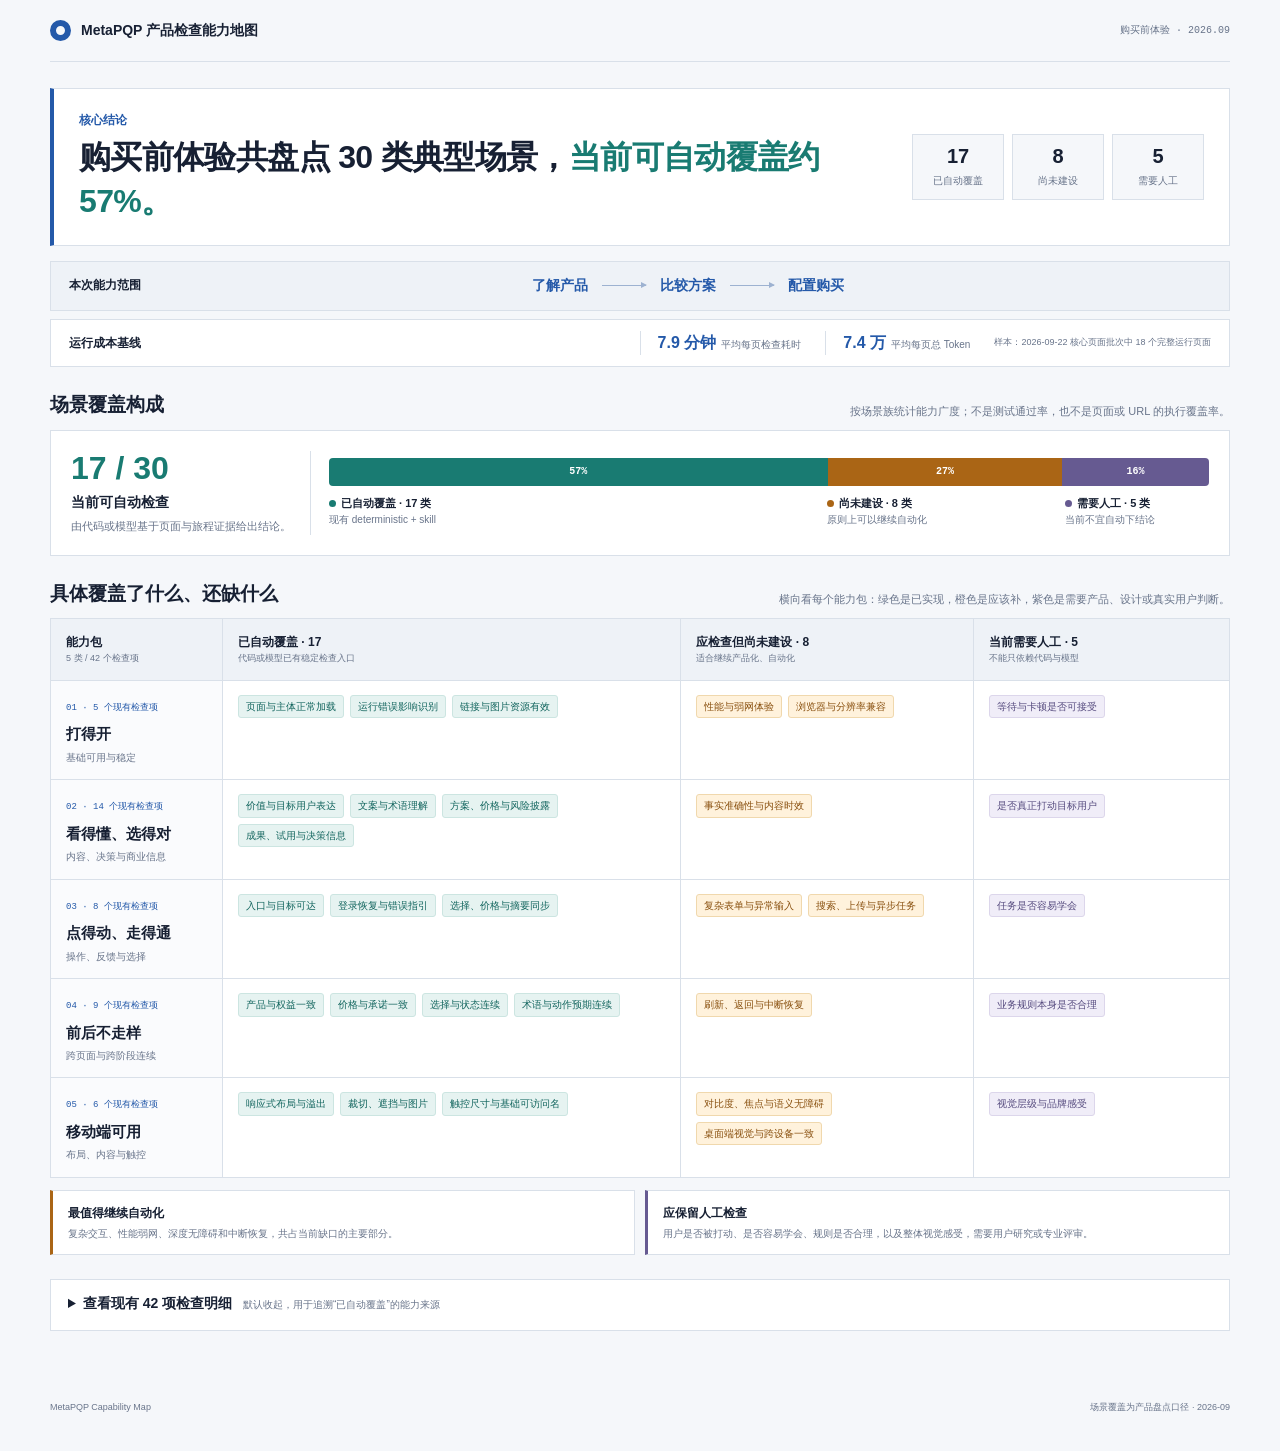
==== docs/capability-map.html @ 947d376a "代码更新" ====
<!doctype html>
<html lang="zh-CN">
<head>
  <meta charset="utf-8">
  <meta name="viewport" content="width=device-width, initial-scale=1">
  <meta name="description" content="MetaPQP 购买前体验检查能力覆盖地图。">
  <title>MetaPQP · 产品检查能力地图</title>
  <style>
    :root {
      --page: #f5f7fa;
      --surface: #ffffff;
      --ink: #172033;
      --muted: #68748a;
      --line: #d9e0e9;
      --blue: #2459a9;
      --blue-soft: #eaf1fb;
      --teal: #197b72;
      --teal-soft: #e6f3f1;
      --amber: #aa6515;
      --amber-soft: #fff2dc;
      --violet: #665a91;
      --violet-soft: #f0edf8;
      --font: "PingFang SC", "Microsoft YaHei", "Noto Sans CJK SC", sans-serif;
      --mono: "SFMono-Regular", "Cascadia Code", monospace;
    }
    * { box-sizing: border-box; }
    body { margin: 0; color: var(--ink); background: var(--page); font-family: var(--font); font-size: 14px; line-height: 1.55; }
    summary { font: inherit; }
    :focus-visible { outline: 3px solid rgba(36, 89, 169, .25); outline-offset: 3px; }
    .shell { width: min(1180px, calc(100% - 40px)); margin: 0 auto; }
    header { height: 62px; display: flex; align-items: center; justify-content: space-between; gap: 20px; border-bottom: 1px solid var(--line); }
    .brand { display: flex; align-items: center; gap: 10px; font-weight: 650; }
    .brand-mark { width: 21px; height: 21px; border: 6px solid var(--blue); border-radius: 50%; }
    .meta { color: var(--muted); font-family: var(--mono); font-size: 10px; }
    main { padding: 26px 0 50px; }

    .summary { display: grid; grid-template-columns: minmax(0, 1fr) auto; gap: 30px; align-items: center; padding: 22px 25px; background: var(--surface); border: 1px solid var(--line); border-left: 4px solid var(--blue); }
    .summary-label { margin: 0 0 5px; color: var(--blue); font-size: 12px; font-weight: 650; }
    h1 { margin: 0; font-size: clamp(23px, 2.7vw, 32px); line-height: 1.38; letter-spacing: -.02em; }
    h1 span { color: var(--teal); }
    .summary-facts { display: flex; gap: 8px; }
    .fact { min-width: 92px; padding: 9px 12px; text-align: center; background: var(--page); border: 1px solid var(--line); }
    .fact strong { display: block; font-size: 20px; line-height: 1.25; }
    .fact small { color: var(--muted); font-size: 10px; }

    .scope { margin-top: 15px; padding: 13px 18px; display: grid; grid-template-columns: auto 1fr; gap: 24px; align-items: center; background: #eef2f7; border: 1px solid var(--line); }
    .scope b { font-size: 12px; }
    .scope-flow { display: flex; align-items: center; justify-content: center; gap: 14px; color: var(--blue); font-weight: 650; }
    .scope-flow i { width: 44px; height: 1px; background: #9db2d1; position: relative; }
    .scope-flow i::after { content: ""; position: absolute; right: -1px; top: -3px; border-left: 6px solid #9db2d1; border-top: 3px solid transparent; border-bottom: 3px solid transparent; }
    .runtime-baseline { margin-top: 8px; padding: 11px 18px; display: flex; align-items: center; gap: 24px; background: var(--surface); border: 1px solid var(--line); }
    .runtime-baseline > b { flex: 1; font-size: 12px; }
    .runtime-metric { padding-left: 17px; border-left: 1px solid var(--line); white-space: nowrap; }
    .runtime-metric strong { margin-right: 5px; color: var(--blue); font-size: 16px; }
    .runtime-metric span { color: var(--muted); font-size: 10px; }
    .runtime-sample { color: var(--muted); font-size: 9px; white-space: nowrap; }

    .section { margin-top: 23px; }
    .section-heading { display: flex; justify-content: space-between; align-items: end; gap: 24px; margin-bottom: 10px; }
    h2 { margin: 0; font-size: 19px; }
    .section-heading p { max-width: 620px; margin: 0; color: var(--muted); font-size: 11px; text-align: right; }

    .coverage-overview { display: grid; grid-template-columns: 240px 1fr; gap: 18px; padding: 20px; background: var(--surface); border: 1px solid var(--line); }
    .coverage-number { padding-right: 18px; border-right: 1px solid var(--line); }
    .coverage-number strong { display: block; color: var(--teal); font-size: 32px; line-height: 1.1; }
    .coverage-number b { display: block; margin: 6px 0 4px; font-size: 14px; }
    .coverage-number p { margin: 0; color: var(--muted); font-size: 11px; }
    .coverage-graphic { align-self: center; }
    .stacked-bar { height: 28px; display: flex; overflow: hidden; border-radius: 4px; }
    .stacked-bar span { display: flex; align-items: center; justify-content: center; color: white; font-family: var(--mono); font-size: 10px; font-weight: 700; }
    .covered-bar { width: 56.67%; background: var(--teal); }
    .missing-bar { width: 26.66%; background: var(--amber); }
    .human-bar { width: 16.67%; background: var(--violet); }
    .legend { display: grid; grid-template-columns: 17fr 8fr 5fr; gap: 8px; margin-top: 9px; }
    .legend div { min-width: 0; color: var(--muted); font-size: 10px; }
    .legend b { display: block; color: var(--ink); font-size: 11px; }
    .legend i { display: inline-block; width: 7px; height: 7px; margin-right: 5px; border-radius: 50%; }
    .legend .covered-dot { background: var(--teal); }
    .legend .missing-dot { background: var(--amber); }
    .legend .human-dot { background: var(--violet); }

    .matrix { overflow: hidden; background: var(--surface); border: 1px solid var(--line); }
    .matrix-row { display: grid; grid-template-columns: 172px 1.8fr 1.15fr 1fr; border-bottom: 1px solid var(--line); }
    .matrix-row:last-child { border-bottom: 0; }
    .matrix-cell { min-width: 0; padding: 14px 15px; border-right: 1px solid var(--line); }
    .matrix-cell:last-child { border-right: 0; }
    .matrix-head .matrix-cell { min-height: 54px; display: flex; flex-direction: column; justify-content: center; background: #eef2f7; }
    .matrix-head b { font-size: 12px; }
    .matrix-head span { color: var(--muted); font-size: 9px; }
    .domain { background: #fafbfd; }
    .domain-index { color: var(--blue); font-family: var(--mono); font-size: 9px; }
    .domain h3 { margin: 6px 0 4px; font-size: 15px; }
    .domain p { margin: 0; color: var(--muted); font-size: 10px; }
    .scene-list { display: flex; flex-wrap: wrap; gap: 6px; align-content: flex-start; }
    .scene { padding: 4px 7px; border-radius: 3px; font-size: 10px; line-height: 1.35; }
    .scene.covered { color: #12655e; background: var(--teal-soft); border: 1px solid #cce5e1; }
    .scene.missing { color: #89500f; background: var(--amber-soft); border: 1px solid #f0d8ad; }
    .scene.human { color: #554a7e; background: var(--violet-soft); border: 1px solid #dcd6eb; }

    .readout { margin-top: 12px; display: grid; grid-template-columns: 1fr 1fr; gap: 10px; }
    .readout-card { padding: 13px 15px; background: var(--surface); border: 1px solid var(--line); }
    .readout-card b { display: block; margin-bottom: 3px; font-size: 12px; }
    .readout-card p { margin: 0; color: var(--muted); font-size: 10px; }
    .readout-card.build { border-left: 3px solid var(--amber); }
    .readout-card.people { border-left: 3px solid var(--violet); }

    .appendix { margin-top: 24px; background: var(--surface); border: 1px solid var(--line); }
    .appendix > summary { min-height: 50px; padding: 13px 17px; cursor: pointer; font-weight: 650; list-style-position: inside; }
    .appendix > summary span { margin-left: 7px; color: var(--muted); font-size: 10px; font-weight: 400; }
    .appendix[open] > summary { border-bottom: 1px solid var(--line); }
    .appendix-content { padding: 16px; }
    .appendix-grid { display: grid; grid-template-columns: repeat(2, minmax(0, 1fr)); gap: 10px; }
    .check-group { padding: 14px; background: var(--page); border: 1px solid var(--line); }
    .check-group h3 { margin: 0 0 8px; font-size: 13px; }
    .check-group ol { margin: 0; padding-left: 21px; color: #465268; }
    .check-group li { padding: 2px 0; font-size: 11px; }
    .check-group code { color: var(--muted); font-family: var(--mono); font-size: 8px; }
    .method { margin: 12px 0 0; color: var(--muted); font-size: 10px; }
    footer { padding: 20px 0 36px; display: flex; justify-content: space-between; gap: 20px; color: var(--muted); font-size: 9px; }

    @media (max-width: 850px) {
      .summary { grid-template-columns: 1fr; }
      .summary-facts { justify-content: flex-start; }
      .coverage-overview { grid-template-columns: 1fr; }
      .coverage-number { padding: 0 0 14px; border-right: 0; border-bottom: 1px solid var(--line); }
      .matrix { overflow-x: auto; }
      .matrix-row { min-width: 840px; }
    }
    @media (max-width: 620px) {
      .shell { width: min(100% - 24px, 1180px); }
      header { height: 56px; }
      .meta { text-align: right; }
      main { padding-top: 16px; }
      .summary { padding: 18px; gap: 16px; }
      h1 { font-size: 21px; }
      .summary-facts { display: grid; grid-template-columns: repeat(3, 1fr); }
      .fact { min-width: 0; padding-inline: 7px; }
      .scope { grid-template-columns: 1fr; gap: 8px; }
      .scope-flow { justify-content: flex-start; gap: 8px; font-size: 12px; }
      .scope-flow i { width: 18px; }
      .runtime-baseline { display: grid; grid-template-columns: 1fr 1fr; gap: 8px 0; }
      .runtime-baseline > b, .runtime-sample { grid-column: 1 / -1; }
      .runtime-metric { padding-left: 0; border-left: 0; }
      .section-heading { align-items: flex-start; flex-direction: column; gap: 3px; }
      .section-heading p { text-align: left; }
      .coverage-overview { padding: 15px; }
      .stacked-bar span { font-size: 8px; }
      .legend { grid-template-columns: 1fr; }
      .matrix { overflow: visible; background: transparent; border: 0; }
      .matrix-head { display: none; }
      .matrix-row { min-width: 0; grid-template-columns: 1fr; margin-bottom: 10px; background: var(--surface); border: 1px solid var(--line); }
      .matrix-row:last-child { border-bottom: 1px solid var(--line); }
      .matrix-cell { border-right: 0; border-bottom: 1px solid var(--line); }
      .matrix-cell:last-child { border-bottom: 0; }
      .matrix-cell.scene-list::before { flex-basis: 100%; margin-bottom: 2px; font-size: 10px; font-weight: 650; }
      .matrix-cell:nth-child(2)::before { content: "已自动覆盖"; color: var(--teal); }
      .matrix-cell:nth-child(3)::before { content: "应检查但尚未建设"; color: var(--amber); }
      .matrix-cell:nth-child(4)::before { content: "当前需要人工"; color: var(--violet); }
      .readout { grid-template-columns: 1fr; }
      .appendix-grid { grid-template-columns: 1fr; }
      footer { flex-direction: column; }
    }
    @media print {
      body { background: white; }
      .appendix { display: none; }
      main { padding-top: 12px; }
      .section { break-inside: avoid; }
    }
  </style>
</head>
<body>
  <header class="shell">
    <div class="brand"><span class="brand-mark" aria-hidden="true"></span>MetaPQP 产品检查能力地图</div>
    <div class="meta">购买前体验 · 2026.09</div>
  </header>

  <main class="shell">
    <section class="summary" aria-labelledby="page-title">
      <div>
        <p class="summary-label">核心结论</p>
        <h1 id="page-title">购买前体验共盘点 30 类典型场景，<span>当前可自动覆盖约 57%。</span></h1>
      </div>
      <div class="summary-facts" aria-label="覆盖概览">
        <div class="fact"><strong>17</strong><small>已自动覆盖</small></div>
        <div class="fact"><strong>8</strong><small>尚未建设</small></div>
        <div class="fact"><strong>5</strong><small>需要人工</small></div>
      </div>
    </section>

    <div class="scope" aria-label="本地图覆盖范围">
      <b>本次能力范围</b>
      <div class="scope-flow"><span>了解产品</span><i aria-hidden="true"></i><span>比较方案</span><i aria-hidden="true"></i><span>配置购买</span></div>
    </div>
    <div class="runtime-baseline" aria-label="页面检查平均运行成本">
      <b>运行成本基线</b>
      <div class="runtime-metric"><strong>7.9 分钟</strong><span>平均每页检查耗时</span></div>
      <div class="runtime-metric"><strong>7.4 万</strong><span>平均每页总 Token</span></div>
      <div class="runtime-sample">样本：2026-09-22 核心页面批次中 18 个完整运行页面</div>
    </div>

    <section class="section" aria-labelledby="overview-title">
      <div class="section-heading">
        <h2 id="overview-title">场景覆盖构成</h2>
        <p>按场景族统计能力广度；不是测试通过率，也不是页面或 URL 的执行覆盖率。</p>
      </div>
      <div class="coverage-overview">
        <div class="coverage-number"><strong>17 / 30</strong><b>当前可自动检查</b><p>由代码或模型基于页面与旅程证据给出结论。</p></div>
        <div class="coverage-graphic">
          <div class="stacked-bar" aria-label="已覆盖 57%，尚未建设 27%，需要人工 16%"><span class="covered-bar">57%</span><span class="missing-bar">27%</span><span class="human-bar">16%</span></div>
          <div class="legend">
            <div><b><i class="covered-dot"></i>已自动覆盖 · 17 类</b>现有 deterministic + skill</div>
            <div><b><i class="missing-dot"></i>尚未建设 · 8 类</b>原则上可以继续自动化</div>
            <div><b><i class="human-dot"></i>需要人工 · 5 类</b>当前不宜自动下结论</div>
          </div>
        </div>
      </div>
    </section>

    <section class="section" aria-labelledby="matrix-title">
      <div class="section-heading">
        <h2 id="matrix-title">具体覆盖了什么、还缺什么</h2>
        <p>横向看每个能力包：绿色是已实现，橙色是应该补，紫色是需要产品、设计或真实用户判断。</p>
      </div>
      <div class="matrix" role="table" aria-label="购买前体验能力覆盖矩阵">
        <div class="matrix-row matrix-head" role="row">
          <div class="matrix-cell" role="columnheader"><b>能力包</b><span>5 类 / 42 个检查项</span></div>
          <div class="matrix-cell" role="columnheader"><b>已自动覆盖 · 17</b><span>代码或模型已有稳定检查入口</span></div>
          <div class="matrix-cell" role="columnheader"><b>应检查但尚未建设 · 8</b><span>适合继续产品化、自动化</span></div>
          <div class="matrix-cell" role="columnheader"><b>当前需要人工 · 5</b><span>不能只依赖代码与模型</span></div>
        </div>
        <div class="matrix-row" role="row">
          <div class="matrix-cell domain" role="rowheader"><span class="domain-index">01 · 5 个现有检查项</span><h3>打得开</h3><p>基础可用与稳定</p></div>
          <div class="matrix-cell scene-list"><span class="scene covered">页面与主体正常加载</span><span class="scene covered">运行错误影响识别</span><span class="scene covered">链接与图片资源有效</span></div>
          <div class="matrix-cell scene-list"><span class="scene missing">性能与弱网体验</span><span class="scene missing">浏览器与分辨率兼容</span></div>
          <div class="matrix-cell scene-list"><span class="scene human">等待与卡顿是否可接受</span></div>
        </div>
        <div class="matrix-row" role="row">
          <div class="matrix-cell domain" role="rowheader"><span class="domain-index">02 · 14 个现有检查项</span><h3>看得懂、选得对</h3><p>内容、决策与商业信息</p></div>
          <div class="matrix-cell scene-list"><span class="scene covered">价值与目标用户表达</span><span class="scene covered">文案与术语理解</span><span class="scene covered">方案、价格与风险披露</span><span class="scene covered">成果、试用与决策信息</span></div>
          <div class="matrix-cell scene-list"><span class="scene missing">事实准确性与内容时效</span></div>
          <div class="matrix-cell scene-list"><span class="scene human">是否真正打动目标用户</span></div>
        </div>
        <div class="matrix-row" role="row">
          <div class="matrix-cell domain" role="rowheader"><span class="domain-index">03 · 8 个现有检查项</span><h3>点得动、走得通</h3><p>操作、反馈与选择</p></div>
          <div class="matrix-cell scene-list"><span class="scene covered">入口与目标可达</span><span class="scene covered">登录恢复与错误指引</span><span class="scene covered">选择、价格与摘要同步</span></div>
          <div class="matrix-cell scene-list"><span class="scene missing">复杂表单与异常输入</span><span class="scene missing">搜索、上传与异步任务</span></div>
          <div class="matrix-cell scene-list"><span class="scene human">任务是否容易学会</span></div>
        </div>
        <div class="matrix-row" role="row">
          <div class="matrix-cell domain" role="rowheader"><span class="domain-index">04 · 9 个现有检查项</span><h3>前后不走样</h3><p>跨页面与跨阶段连续</p></div>
          <div class="matrix-cell scene-list"><span class="scene covered">产品与权益一致</span><span class="scene covered">价格与承诺一致</span><span class="scene covered">选择与状态连续</span><span class="scene covered">术语与动作预期连续</span></div>
          <div class="matrix-cell scene-list"><span class="scene missing">刷新、返回与中断恢复</span></div>
          <div class="matrix-cell scene-list"><span class="scene human">业务规则本身是否合理</span></div>
        </div>
        <div class="matrix-row" role="row">
          <div class="matrix-cell domain" role="rowheader"><span class="domain-index">05 · 6 个现有检查项</span><h3>移动端可用</h3><p>布局、内容与触控</p></div>
          <div class="matrix-cell scene-list"><span class="scene covered">响应式布局与溢出</span><span class="scene covered">裁切、遮挡与图片</span><span class="scene covered">触控尺寸与基础可访问名</span></div>
          <div class="matrix-cell scene-list"><span class="scene missing">对比度、焦点与语义无障碍</span><span class="scene missing">桌面端视觉与跨设备一致</span></div>
          <div class="matrix-cell scene-list"><span class="scene human">视觉层级与品牌感受</span></div>
        </div>
      </div>
      <div class="readout">
        <div class="readout-card build"><b>最值得继续自动化</b><p>复杂交互、性能弱网、深度无障碍和中断恢复，共占当前缺口的主要部分。</p></div>
        <div class="readout-card people"><b>应保留人工检查</b><p>用户是否被打动、是否容易学会、规则是否合理，以及整体视觉感受，需要用户研究或专业评审。</p></div>
      </div>
    </section>

    <details class="appendix">
      <summary>查看现有 42 项检查明细 <span>默认收起，用于追溯“已自动覆盖”的能力来源</span></summary>
      <div class="appendix-content">
        <div class="appendix-grid">
          <section class="check-group"><h3>打得开 · 5 项</h3><ol>
            <li>页面应正常加载 <code>page-load</code></li><li>页面不应出现影响核心功能的运行错误 <code>runtime-errors</code></li><li>页面可见链接不应确认失效 <code>broken-links</code></li><li>可见产品图像不应加载失败 <code>visible-image-load-failure</code></li><li>页面应具有描述主题的 Title <code>document-structure</code></li>
          </ol></section>
          <section class="check-group"><h3>看得懂、选得对 · 14 项</h3><ol>
            <li>页面文案不应包含明确错别字或语病 <code>copy-quality</code></li><li>专业术语和计费名词应清晰可理解 <code>terminology-clarity</code></li><li>页面内部产品规则和承诺应保持一致 <code>content-internal-consistency</code></li><li>浏览器页面标题应与当前页面主题一致 <code>page-title-identity-consistency</code></li><li>产品价值应清晰可理解 <code>product-value-clarity</code></li><li>CTA 应明确表达动作和结果 <code>cta-clarity</code></li><li>最终成果是否在决策前可见 <code>reference-outcome-visibility</code></li><li>核心价值是否可先体验 <code>reference-zero-cost-access</code></li><li>方案选择是否清晰 <code>reference-option-discernibility</code></li><li>关键决策信息是否在选择前说清 <code>reference-decision-information-proximity</code></li><li>价格、周期和资源量应能被独立核对 <code>pricing-transparency</code></li><li>配置费用应符合明示计价规则 <code>price-calculation-consistency</code></li><li>购买页应清楚披露订阅与退订风险 <code>commitment-risk-timing</code></li><li>承诺与限制是否提前说明 <code>reference-commitment-boundary</code></li>
          </ol></section>
          <section class="check-group"><h3>点得动、走得通 · 8 项</h3><ol>
            <li>点击后应到达可用目标 <code>journey-transition-reachability</code></li><li>登录后应恢复到预期业务入口 <code>entry-and-resume-continuity</code></li><li>跳转前后产品上下文应保持连续 <code>transaction-context-continuity</code></li><li>点击后应提供可观察的反馈 <code>interaction-feedback-visibility</code></li><li>错误页是否提供恢复指引 <code>interaction-failure-guidance</code></li><li>点击结果应符合用户预期 <code>transition-intent-result-consistency</code></li><li>购买配置选择应与订单摘要同步 <code>purchase-selection-state-consistency</code></li><li>用户选择是否连续保留 <code>reference-state-continuity</code></li>
          </ol></section>
          <section class="check-group"><h3>前后不走样 · 9 项</h3><ol>
            <li>跨阶段产品身份与定位一致性</li><li>跨阶段决策引导连续性</li><li>跨阶段商业条件一致性</li><li>跨阶段可选内容、规格与权益一致性</li><li>跨阶段操作预期与落地内容连续性</li><li>跨阶段术语与概念连续性</li><li>跨阶段默认项与用户选择状态连续性</li><li>跨阶段产品或资源状态一致性</li><li>跨阶段持续承诺、变更与退出规则一致性</li>
          </ol></section>
          <section class="check-group"><h3>移动端可用 · 6 项</h3><ol>
            <li>可点击图片控件应具有可访问名称 <code>image-alt</code></li><li>移动端页面不应出现意外横向溢出 <code>mobile-horizontal-overflow</code></li><li>移动端关键控件应具备足够触控区域 <code>mobile-tap-target-size</code></li><li>移动端页面不应出现明显响应式破版 <code>responsive-visual-integrity</code></li><li>移动端关键文本不应被异常裁切 <code>text-clipping-and-truncation</code></li><li>移动端关键内容不应被意外遮挡 <code>visible-content-occlusion</code></li>
          </ol></section>
        </div>
        <p class="method">统计口径：30 类“场景族”是对购买前体验应检查问题的产品化归纳；42 项是当前工程中已登记的具体检查规则。两者不是同一粒度。</p>
      </div>
    </details>
  </main>

  <footer class="shell"><span>MetaPQP Capability Map</span><span>场景覆盖为产品盘点口径 · 2026-09</span></footer>
</body>
</html>
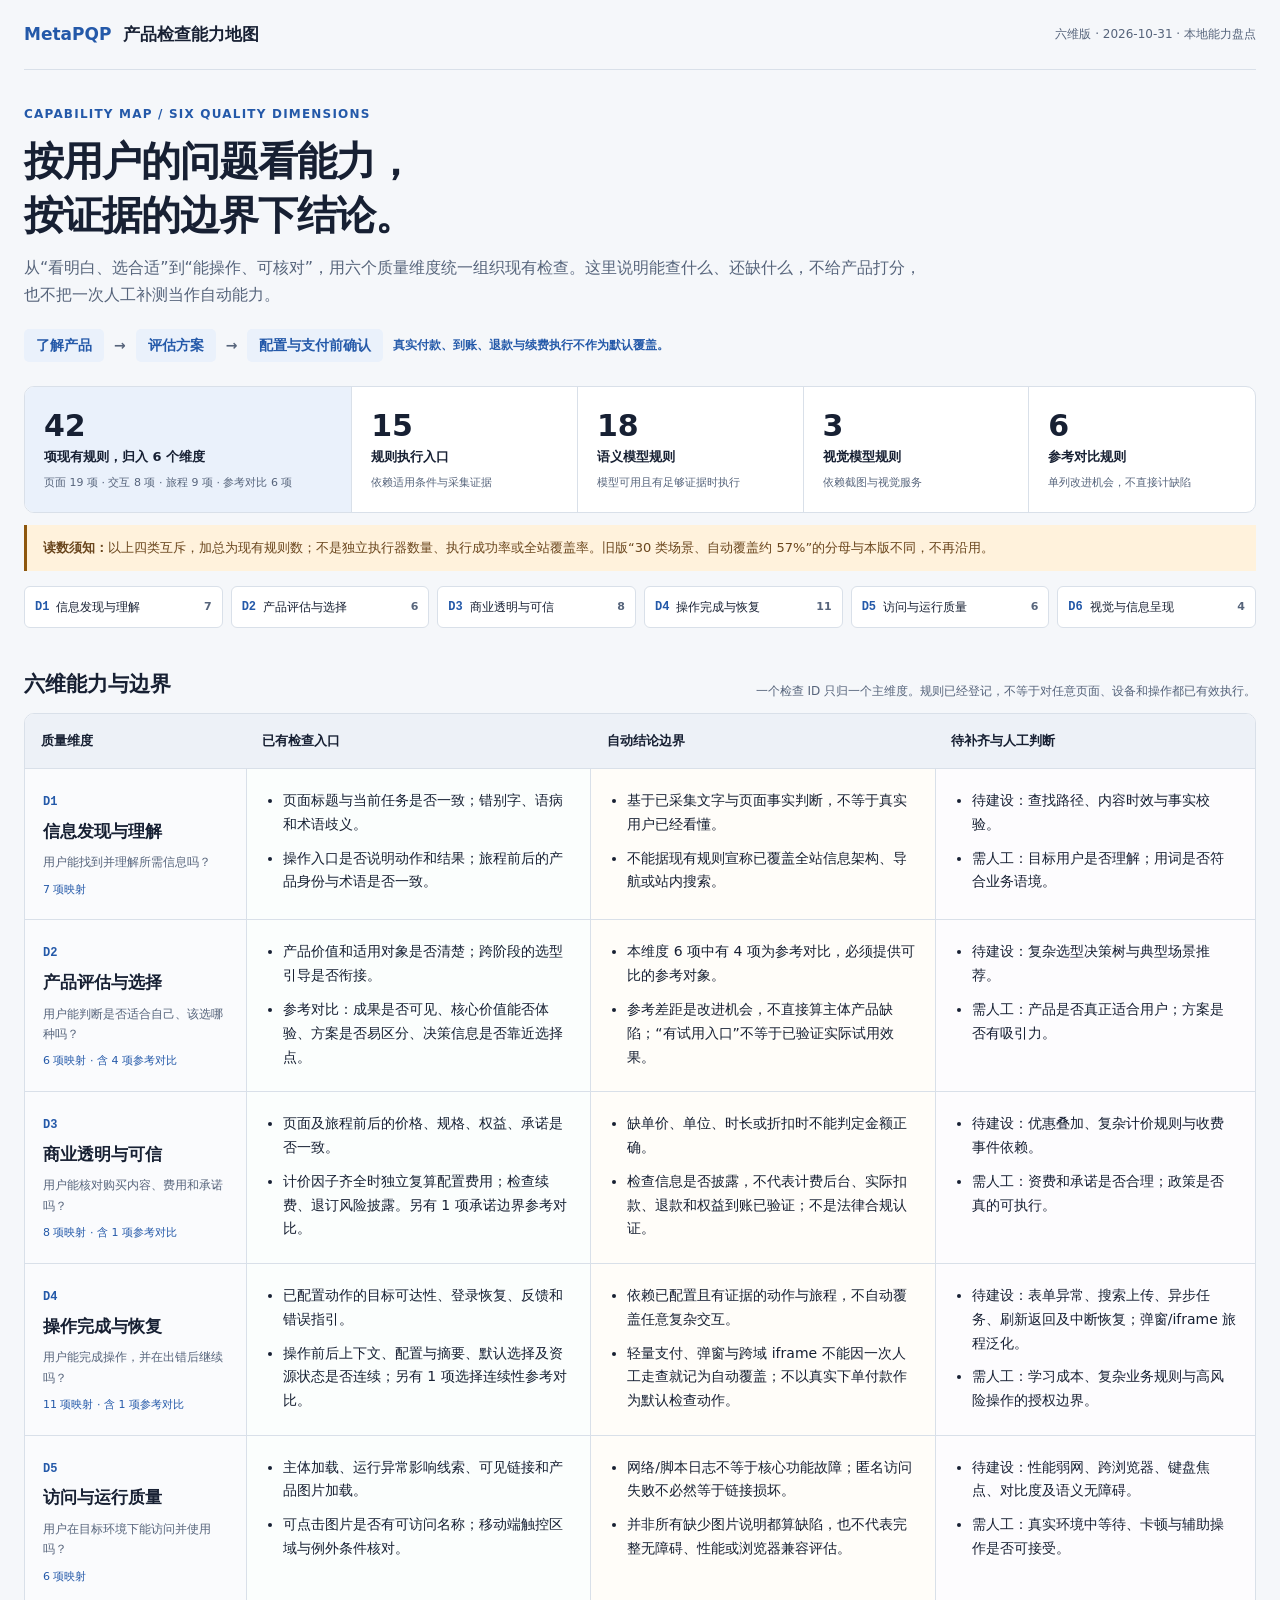
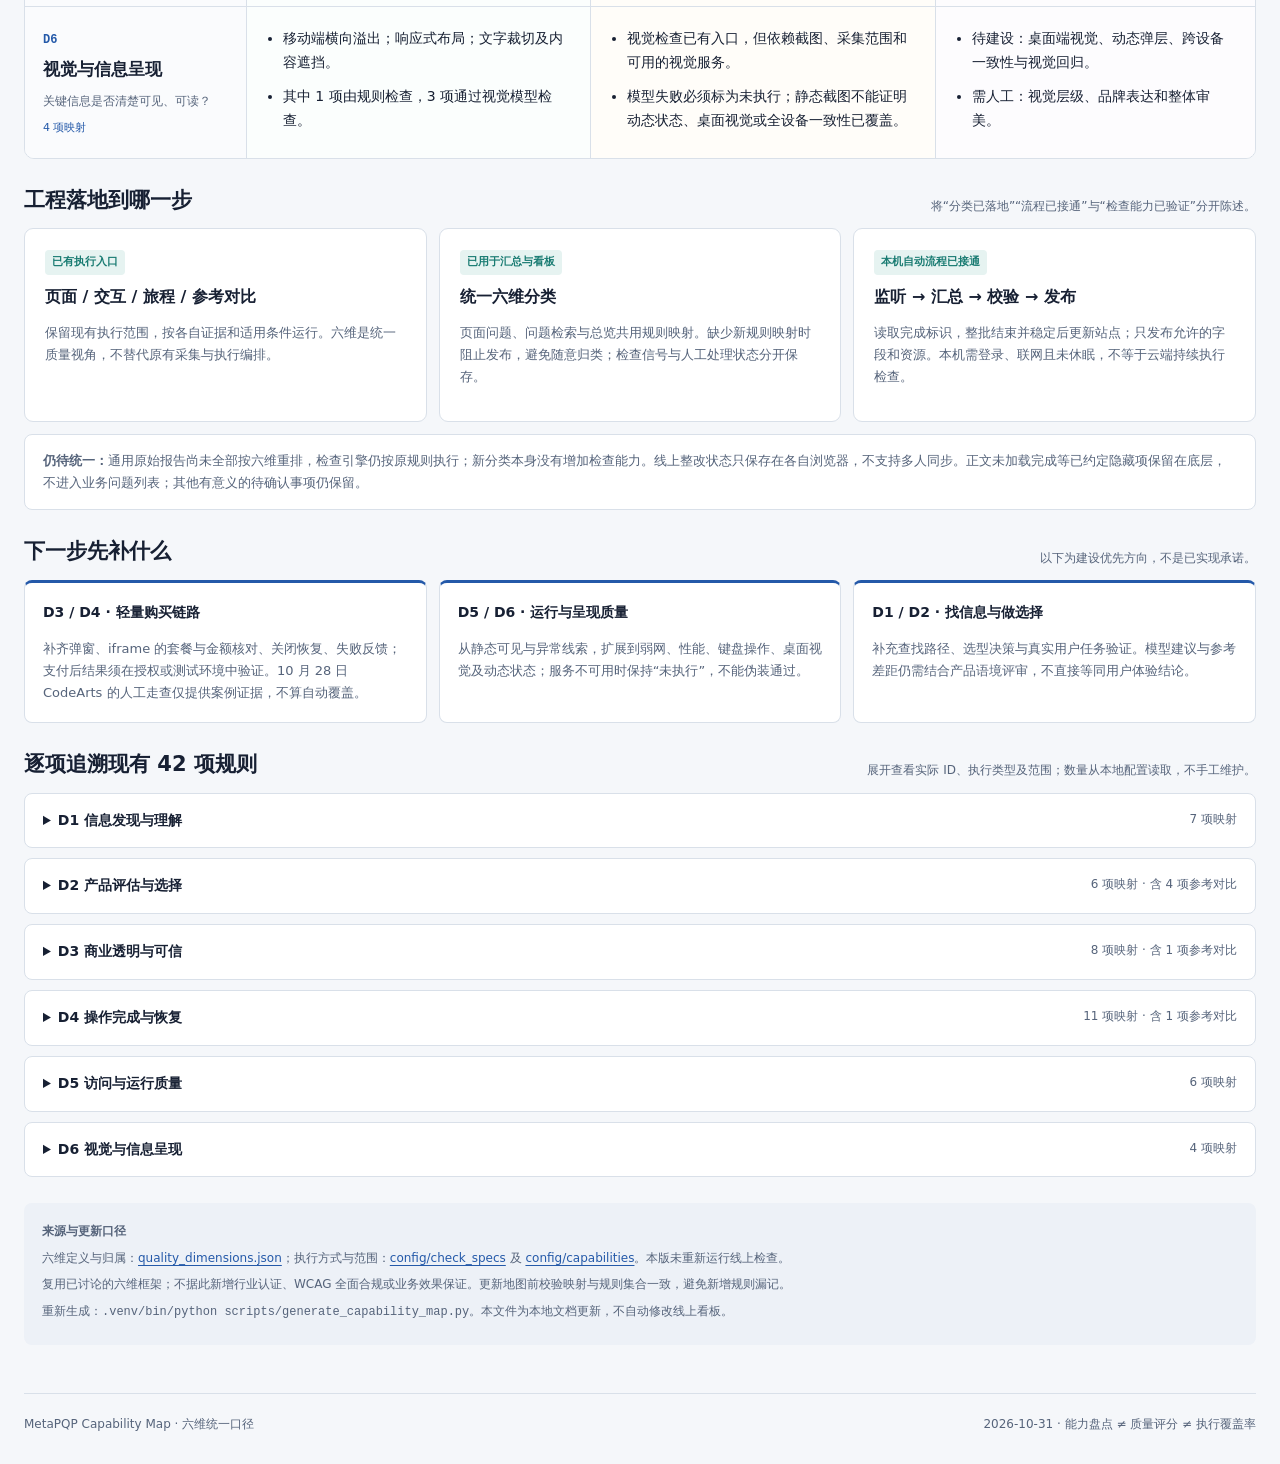
==== commit 18920200: "Refresh capability map across six quality dimensions" ====
--- a/docs/capability-map.html
+++ b/docs/capability-map.html
@@ -1,295 +1,50 @@
 <!doctype html>
 <html lang="zh-CN">
 <head>
-  <meta charset="utf-8">
-  <meta name="viewport" content="width=device-width, initial-scale=1">
-  <meta name="description" content="MetaPQP 购买前体验检查能力覆盖地图。">
-  <title>MetaPQP · 产品检查能力地图</title>
-  <style>
-    :root {
-      --page: #f5f7fa;
-      --surface: #ffffff;
-      --ink: #172033;
-      --muted: #68748a;
-      --line: #d9e0e9;
-      --blue: #2459a9;
-      --blue-soft: #eaf1fb;
-      --teal: #197b72;
-      --teal-soft: #e6f3f1;
-      --amber: #aa6515;
-      --amber-soft: #fff2dc;
-      --violet: #665a91;
-      --violet-soft: #f0edf8;
-      --font: "PingFang SC", "Microsoft YaHei", "Noto Sans CJK SC", sans-serif;
-      --mono: "SFMono-Regular", "Cascadia Code", monospace;
-    }
-    * { box-sizing: border-box; }
-    body { margin: 0; color: var(--ink); background: var(--page); font-family: var(--font); font-size: 14px; line-height: 1.55; }
-    summary { font: inherit; }
-    :focus-visible { outline: 3px solid rgba(36, 89, 169, .25); outline-offset: 3px; }
-    .shell { width: min(1180px, calc(100% - 40px)); margin: 0 auto; }
-    header { height: 62px; display: flex; align-items: center; justify-content: space-between; gap: 20px; border-bottom: 1px solid var(--line); }
-    .brand { display: flex; align-items: center; gap: 10px; font-weight: 650; }
-    .brand-mark { width: 21px; height: 21px; border: 6px solid var(--blue); border-radius: 50%; }
-    .meta { color: var(--muted); font-family: var(--mono); font-size: 10px; }
-    main { padding: 26px 0 50px; }
-
-    .summary { display: grid; grid-template-columns: minmax(0, 1fr) auto; gap: 30px; align-items: center; padding: 22px 25px; background: var(--surface); border: 1px solid var(--line); border-left: 4px solid var(--blue); }
-    .summary-label { margin: 0 0 5px; color: var(--blue); font-size: 12px; font-weight: 650; }
-    h1 { margin: 0; font-size: clamp(23px, 2.7vw, 32px); line-height: 1.38; letter-spacing: -.02em; }
-    h1 span { color: var(--teal); }
-    .summary-facts { display: flex; gap: 8px; }
-    .fact { min-width: 92px; padding: 9px 12px; text-align: center; background: var(--page); border: 1px solid var(--line); }
-    .fact strong { display: block; font-size: 20px; line-height: 1.25; }
-    .fact small { color: var(--muted); font-size: 10px; }
-
-    .scope { margin-top: 15px; padding: 13px 18px; display: grid; grid-template-columns: auto 1fr; gap: 24px; align-items: center; background: #eef2f7; border: 1px solid var(--line); }
-    .scope b { font-size: 12px; }
-    .scope-flow { display: flex; align-items: center; justify-content: center; gap: 14px; color: var(--blue); font-weight: 650; }
-    .scope-flow i { width: 44px; height: 1px; background: #9db2d1; position: relative; }
-    .scope-flow i::after { content: ""; position: absolute; right: -1px; top: -3px; border-left: 6px solid #9db2d1; border-top: 3px solid transparent; border-bottom: 3px solid transparent; }
-    .runtime-baseline { margin-top: 8px; padding: 11px 18px; display: flex; align-items: center; gap: 24px; background: var(--surface); border: 1px solid var(--line); }
-    .runtime-baseline > b { flex: 1; font-size: 12px; }
-    .runtime-metric { padding-left: 17px; border-left: 1px solid var(--line); white-space: nowrap; }
-    .runtime-metric strong { margin-right: 5px; color: var(--blue); font-size: 16px; }
-    .runtime-metric span { color: var(--muted); font-size: 10px; }
-    .runtime-sample { color: var(--muted); font-size: 9px; white-space: nowrap; }
-
-    .section { margin-top: 23px; }
-    .section-heading { display: flex; justify-content: space-between; align-items: end; gap: 24px; margin-bottom: 10px; }
-    h2 { margin: 0; font-size: 19px; }
-    .section-heading p { max-width: 620px; margin: 0; color: var(--muted); font-size: 11px; text-align: right; }
-
-    .coverage-overview { display: grid; grid-template-columns: 240px 1fr; gap: 18px; padding: 20px; background: var(--surface); border: 1px solid var(--line); }
-    .coverage-number { padding-right: 18px; border-right: 1px solid var(--line); }
-    .coverage-number strong { display: block; color: var(--teal); font-size: 32px; line-height: 1.1; }
-    .coverage-number b { display: block; margin: 6px 0 4px; font-size: 14px; }
-    .coverage-number p { margin: 0; color: var(--muted); font-size: 11px; }
-    .coverage-graphic { align-self: center; }
-    .stacked-bar { height: 28px; display: flex; overflow: hidden; border-radius: 4px; }
-    .stacked-bar span { display: flex; align-items: center; justify-content: center; color: white; font-family: var(--mono); font-size: 10px; font-weight: 700; }
-    .covered-bar { width: 56.67%; background: var(--teal); }
-    .missing-bar { width: 26.66%; background: var(--amber); }
-    .human-bar { width: 16.67%; background: var(--violet); }
-    .legend { display: grid; grid-template-columns: 17fr 8fr 5fr; gap: 8px; margin-top: 9px; }
-    .legend div { min-width: 0; color: var(--muted); font-size: 10px; }
-    .legend b { display: block; color: var(--ink); font-size: 11px; }
-    .legend i { display: inline-block; width: 7px; height: 7px; margin-right: 5px; border-radius: 50%; }
-    .legend .covered-dot { background: var(--teal); }
-    .legend .missing-dot { background: var(--amber); }
-    .legend .human-dot { background: var(--violet); }
-
-    .matrix { overflow: hidden; background: var(--surface); border: 1px solid var(--line); }
-    .matrix-row { display: grid; grid-template-columns: 172px 1.8fr 1.15fr 1fr; border-bottom: 1px solid var(--line); }
-    .matrix-row:last-child { border-bottom: 0; }
-    .matrix-cell { min-width: 0; padding: 14px 15px; border-right: 1px solid var(--line); }
-    .matrix-cell:last-child { border-right: 0; }
-    .matrix-head .matrix-cell { min-height: 54px; display: flex; flex-direction: column; justify-content: center; background: #eef2f7; }
-    .matrix-head b { font-size: 12px; }
-    .matrix-head span { color: var(--muted); font-size: 9px; }
-    .domain { background: #fafbfd; }
-    .domain-index { color: var(--blue); font-family: var(--mono); font-size: 9px; }
-    .domain h3 { margin: 6px 0 4px; font-size: 15px; }
-    .domain p { margin: 0; color: var(--muted); font-size: 10px; }
-    .scene-list { display: flex; flex-wrap: wrap; gap: 6px; align-content: flex-start; }
-    .scene { padding: 4px 7px; border-radius: 3px; font-size: 10px; line-height: 1.35; }
-    .scene.covered { color: #12655e; background: var(--teal-soft); border: 1px solid #cce5e1; }
-    .scene.missing { color: #89500f; background: var(--amber-soft); border: 1px solid #f0d8ad; }
-    .scene.human { color: #554a7e; background: var(--violet-soft); border: 1px solid #dcd6eb; }
-
-    .readout { margin-top: 12px; display: grid; grid-template-columns: 1fr 1fr; gap: 10px; }
-    .readout-card { padding: 13px 15px; background: var(--surface); border: 1px solid var(--line); }
-    .readout-card b { display: block; margin-bottom: 3px; font-size: 12px; }
-    .readout-card p { margin: 0; color: var(--muted); font-size: 10px; }
-    .readout-card.build { border-left: 3px solid var(--amber); }
-    .readout-card.people { border-left: 3px solid var(--violet); }
-
-    .appendix { margin-top: 24px; background: var(--surface); border: 1px solid var(--line); }
-    .appendix > summary { min-height: 50px; padding: 13px 17px; cursor: pointer; font-weight: 650; list-style-position: inside; }
-    .appendix > summary span { margin-left: 7px; color: var(--muted); font-size: 10px; font-weight: 400; }
-    .appendix[open] > summary { border-bottom: 1px solid var(--line); }
-    .appendix-content { padding: 16px; }
-    .appendix-grid { display: grid; grid-template-columns: repeat(2, minmax(0, 1fr)); gap: 10px; }
-    .check-group { padding: 14px; background: var(--page); border: 1px solid var(--line); }
-    .check-group h3 { margin: 0 0 8px; font-size: 13px; }
-    .check-group ol { margin: 0; padding-left: 21px; color: #465268; }
-    .check-group li { padding: 2px 0; font-size: 11px; }
-    .check-group code { color: var(--muted); font-family: var(--mono); font-size: 8px; }
-    .method { margin: 12px 0 0; color: var(--muted); font-size: 10px; }
-    footer { padding: 20px 0 36px; display: flex; justify-content: space-between; gap: 20px; color: var(--muted); font-size: 9px; }
-
-    @media (max-width: 850px) {
-      .summary { grid-template-columns: 1fr; }
-      .summary-facts { justify-content: flex-start; }
-      .coverage-overview { grid-template-columns: 1fr; }
-      .coverage-number { padding: 0 0 14px; border-right: 0; border-bottom: 1px solid var(--line); }
-      .matrix { overflow-x: auto; }
-      .matrix-row { min-width: 840px; }
-    }
-    @media (max-width: 620px) {
-      .shell { width: min(100% - 24px, 1180px); }
-      header { height: 56px; }
-      .meta { text-align: right; }
-      main { padding-top: 16px; }
-      .summary { padding: 18px; gap: 16px; }
-      h1 { font-size: 21px; }
-      .summary-facts { display: grid; grid-template-columns: repeat(3, 1fr); }
-      .fact { min-width: 0; padding-inline: 7px; }
-      .scope { grid-template-columns: 1fr; gap: 8px; }
-      .scope-flow { justify-content: flex-start; gap: 8px; font-size: 12px; }
-      .scope-flow i { width: 18px; }
-      .runtime-baseline { display: grid; grid-template-columns: 1fr 1fr; gap: 8px 0; }
-      .runtime-baseline > b, .runtime-sample { grid-column: 1 / -1; }
-      .runtime-metric { padding-left: 0; border-left: 0; }
-      .section-heading { align-items: flex-start; flex-direction: column; gap: 3px; }
-      .section-heading p { text-align: left; }
-      .coverage-overview { padding: 15px; }
-      .stacked-bar span { font-size: 8px; }
-      .legend { grid-template-columns: 1fr; }
-      .matrix { overflow: visible; background: transparent; border: 0; }
-      .matrix-head { display: none; }
-      .matrix-row { min-width: 0; grid-template-columns: 1fr; margin-bottom: 10px; background: var(--surface); border: 1px solid var(--line); }
-      .matrix-row:last-child { border-bottom: 1px solid var(--line); }
-      .matrix-cell { border-right: 0; border-bottom: 1px solid var(--line); }
-      .matrix-cell:last-child { border-bottom: 0; }
-      .matrix-cell.scene-list::before { flex-basis: 100%; margin-bottom: 2px; font-size: 10px; font-weight: 650; }
-      .matrix-cell:nth-child(2)::before { content: "已自动覆盖"; color: var(--teal); }
-      .matrix-cell:nth-child(3)::before { content: "应检查但尚未建设"; color: var(--amber); }
-      .matrix-cell:nth-child(4)::before { content: "当前需要人工"; color: var(--violet); }
-      .readout { grid-template-columns: 1fr; }
-      .appendix-grid { grid-template-columns: 1fr; }
-      footer { flex-direction: column; }
-    }
-    @media print {
-      body { background: white; }
-      .appendix { display: none; }
-      main { padding-top: 12px; }
-      .section { break-inside: avoid; }
-    }
-  </style>
+<meta charset="utf-8"><meta name="viewport" content="width=device-width,initial-scale=1">
+<meta name="description" content="MetaPQP 六维检查能力地图：当前入口、结论边界与待补齐能力。">
+<title>MetaPQP · 六维检查能力地图</title>
+<style>
+:root{--page:#f5f7fa;--surface:#fff;--ink:#172033;--muted:#56647b;--line:#d9e0e9;--blue:#2459a9;--blue-soft:#eaf1fb;--teal:#197b72;--teal-soft:#e6f3f1;--amber:#8d570e;--amber-soft:#fff2dc;--violet:#665a91;--violet-soft:#f0edf8}
+*{box-sizing:border-box}html{scroll-padding-top:90px}body{margin:0;background:var(--page);color:var(--ink);font:14px/1.7 "PingFang SC","Microsoft YaHei",system-ui,sans-serif}a{color:var(--blue);text-underline-offset:3px}a:focus-visible,summary:focus-visible{outline:3px solid var(--blue);outline-offset:4px}code{font:12px/1.5 "SFMono-Regular",Consolas,monospace;overflow-wrap:anywhere}.shell{max-width:1280px;width:calc(100% - 48px);margin:auto}.mast{display:flex;justify-content:space-between;align-items:center;padding:20px 0;border-bottom:1px solid var(--line);gap:20px}.brand{font-weight:750;font-size:17px}.brand b{color:var(--blue);margin-right:12px}.meta{color:var(--muted);font-size:12px}main{padding:34px 0 48px}.eyebrow{color:var(--blue);font-weight:700;font-size:12px;letter-spacing:.1em}h1{font-size:clamp(27px,3.3vw,40px);line-height:1.35;margin:10px 0 12px;letter-spacing:-.025em}.lead{font-size:16px;max-width:900px;color:var(--muted);margin:0}.scope{display:flex;flex-wrap:wrap;gap:10px;align-items:center;margin:20px 0;color:var(--blue);font-weight:650}.scope span{padding:5px 12px;background:var(--blue-soft);border-radius:5px}.scope i{color:var(--muted);font-style:normal}.inventory{display:grid;grid-template-columns:1.45fr repeat(4,1fr);margin:24px 0 12px;background:var(--surface);border:1px solid var(--line);border-radius:10px;overflow:hidden}.metric{padding:19px;border-right:1px solid var(--line)}.metric:last-child{border:0}.metric strong{display:block;font-size:30px;line-height:1.3;font-variant-numeric:tabular-nums}.metric span{font-size:13px;font-weight:650}.metric small{display:block;color:var(--muted);font-size:11px;margin-top:5px}.metric.total{background:var(--blue-soft)}.notice{border-left:3px solid var(--amber);background:var(--amber-soft);padding:12px 16px;font-size:13px;color:#6a461d}.dimension-nav{display:grid;grid-template-columns:repeat(6,1fr);gap:8px;position:sticky;top:0;z-index:2;background:var(--page);padding:15px 0}.dimension-nav a{display:grid;grid-template-columns:auto 1fr auto;align-items:center;gap:7px;color:var(--ink);text-decoration:none;padding:10px;background:var(--surface);border:1px solid var(--line);border-radius:6px;font-size:12px}.dimension-nav a:hover{border-color:var(--blue);background:var(--blue-soft)}.dimension-nav code{color:var(--blue);font-weight:700}.dimension-nav b{font-size:11px;color:var(--muted)}section{margin-top:26px}.section-head{display:flex;align-items:end;justify-content:space-between;gap:24px;margin-bottom:12px}h2{font-size:21px;line-height:1.5;margin:0}.section-head p{font-size:12px;color:var(--muted);margin:0;max-width:670px}.matrix-wrap{background:var(--surface);border:1px solid var(--line);border-radius:10px;overflow:hidden}table{width:100%;border-collapse:collapse;table-layout:fixed}thead th{padding:16px;text-align:left;background:#edf1f7;font-size:13px}thead th:first-child{width:18%}thead th:nth-child(2){width:28%}thead th:nth-child(3){width:28%}thead th:nth-child(4){width:26%}tbody th,td{padding:20px 18px;border-top:1px solid var(--line);border-right:1px solid var(--line);vertical-align:top;text-align:left}td:last-child{border-right:0}tbody th{background:#fafbfd;font-weight:400}tbody th code{color:var(--blue);font-weight:750}h3{font-size:17px;line-height:1.5;margin:6px 0}tbody th p{font-size:12px;color:var(--muted);margin:8px 0}tbody th small{display:block;color:var(--blue);font-size:11px}ul{padding-left:18px;margin:0}li+li{margin-top:10px}td:nth-child(2){background:#fbfefd}td:nth-child(3){background:#fffdf9}td:nth-child(4){background:#fdfcfe}.system-grid{display:grid;grid-template-columns:repeat(3,1fr);gap:12px}.system-card{padding:20px;border:1px solid var(--line);border-radius:9px;background:white}.system-card h3{font-size:16px;margin-top:10px}.system-card p{font-size:13px;color:var(--muted)}.tag,.mode{display:inline-block;padding:3px 7px;border-radius:4px;font-size:11px;font-weight:650}.tag{background:var(--teal-soft);color:var(--teal)}.tag.partial{background:var(--amber-soft);color:var(--amber)}.scope-note{padding:15px 18px;border:1px solid var(--line);background:var(--surface);border-radius:8px;color:var(--muted);font-size:13px;margin-top:12px}.priorities{display:grid;grid-template-columns:repeat(3,1fr);gap:12px}.priority{background:var(--surface);padding:18px;border:1px solid var(--line);border-top:3px solid var(--blue);border-radius:8px}.priority strong{display:block}.priority p{color:var(--muted);font-size:13px;margin-bottom:0}.rule-group{border:1px solid var(--line);border-radius:8px;background:white;margin-top:10px;overflow:hidden}.rule-group summary{padding:15px 18px;font-weight:700;cursor:pointer}.rule-group summary span{float:right;color:var(--muted);font-weight:400;font-size:12px}.rule-group ol{margin:0;padding:8px 22px 20px 44px;columns:2;column-gap:34px}.rule-group li{break-inside:avoid;padding:10px 0}.rule-group li div{display:flex;align-items:baseline;flex-wrap:wrap;gap:8px}.rule-group li strong{font-size:13px}.rule-group li p{margin:5px 0 0;font-size:12px;color:var(--muted)}.mode.code{background:var(--teal-soft);color:var(--teal)}.mode.semantic,.mode.vision{background:var(--amber-soft);color:var(--amber)}.mode.reference{background:var(--violet-soft);color:var(--violet)}footer{display:flex;justify-content:space-between;border-top:1px solid var(--line);padding:20px 0 30px;color:var(--muted);font-size:12px}.sources{padding:18px;background:#edf1f7;border-radius:8px;color:var(--muted);font-size:12px}.sources p{margin:6px 0}
+@media(max-width:1000px){.dimension-nav{grid-template-columns:repeat(3,1fr);position:static}.inventory{grid-template-columns:repeat(4,1fr)}.metric.total{grid-column:1/-1;border-bottom:1px solid var(--line)}.metric{padding:14px}.system-grid,.priorities{grid-template-columns:1fr}.section-head{display:block}.section-head p{margin-top:6px}.matrix-wrap{overflow-x:auto}table{min-width:920px}.rule-group ol{columns:1}}
+@media(max-width:600px){.shell{width:calc(100% - 28px)}.mast{align-items:start;flex-direction:column;gap:5px}main{padding-top:24px}.inventory{grid-template-columns:repeat(2,1fr)}.metric:nth-child(3){border-right:0}.metric:nth-child(n+4){border-top:1px solid var(--line)}.dimension-nav{grid-template-columns:repeat(2,1fr)}.rule-group summary span{float:none;display:block;margin-top:5px}footer{flex-direction:column;gap:5px}.matrix-wrap{overflow:visible;border:0;background:none}table,tbody{display:block;min-width:0}thead{position:absolute;width:1px;height:1px;overflow:hidden;clip:rect(0,0,0,0)}tbody tr{display:block;margin-bottom:16px;border:1px solid var(--line);border-radius:9px;overflow:hidden}tbody th,td{display:block;width:100%;border-right:0;padding:16px}tbody th{border-top:0}td:before{display:block;font-weight:750;font-size:12px;margin-bottom:8px}td:nth-child(2):before{content:"已有检查入口";color:var(--teal)}td:nth-child(3):before{content:"自动结论边界";color:var(--amber)}td:nth-child(4):before{content:"待补齐与人工判断";color:var(--violet)}}
+@media print{body{background:white;font-size:11px}.shell{width:100%;max-width:none}.dimension-nav{position:static}.matrix-wrap{overflow:visible}table{min-width:0}.system-grid,.priorities{grid-template-columns:repeat(3,1fr)}.rule-group ol{columns:1}tr,.system-card,.priority{break-inside:avoid}.rule-group{break-inside:auto}a{color:inherit}h1{font-size:28px}}
+</style>
 </head>
 <body>
-  <header class="shell">
-    <div class="brand"><span class="brand-mark" aria-hidden="true"></span>MetaPQP 产品检查能力地图</div>
-    <div class="meta">购买前体验 · 2026.09</div>
-  </header>
-
-  <main class="shell">
-    <section class="summary" aria-labelledby="page-title">
-      <div>
-        <p class="summary-label">核心结论</p>
-        <h1 id="page-title">购买前体验共盘点 30 类典型场景，<span>当前可自动覆盖约 57%。</span></h1>
-      </div>
-      <div class="summary-facts" aria-label="覆盖概览">
-        <div class="fact"><strong>17</strong><small>已自动覆盖</small></div>
-        <div class="fact"><strong>8</strong><small>尚未建设</small></div>
-        <div class="fact"><strong>5</strong><small>需要人工</small></div>
-      </div>
-    </section>
-
-    <div class="scope" aria-label="本地图覆盖范围">
-      <b>本次能力范围</b>
-      <div class="scope-flow"><span>了解产品</span><i aria-hidden="true"></i><span>比较方案</span><i aria-hidden="true"></i><span>配置购买</span></div>
-    </div>
-    <div class="runtime-baseline" aria-label="页面检查平均运行成本">
-      <b>运行成本基线</b>
-      <div class="runtime-metric"><strong>7.9 分钟</strong><span>平均每页检查耗时</span></div>
-      <div class="runtime-metric"><strong>7.4 万</strong><span>平均每页总 Token</span></div>
-      <div class="runtime-sample">样本：2026-09-22 核心页面批次中 18 个完整运行页面</div>
-    </div>
-
-    <section class="section" aria-labelledby="overview-title">
-      <div class="section-heading">
-        <h2 id="overview-title">场景覆盖构成</h2>
-        <p>按场景族统计能力广度；不是测试通过率，也不是页面或 URL 的执行覆盖率。</p>
-      </div>
-      <div class="coverage-overview">
-        <div class="coverage-number"><strong>17 / 30</strong><b>当前可自动检查</b><p>由代码或模型基于页面与旅程证据给出结论。</p></div>
-        <div class="coverage-graphic">
-          <div class="stacked-bar" aria-label="已覆盖 57%，尚未建设 27%，需要人工 16%"><span class="covered-bar">57%</span><span class="missing-bar">27%</span><span class="human-bar">16%</span></div>
-          <div class="legend">
-            <div><b><i class="covered-dot"></i>已自动覆盖 · 17 类</b>现有 deterministic + skill</div>
-            <div><b><i class="missing-dot"></i>尚未建设 · 8 类</b>原则上可以继续自动化</div>
-            <div><b><i class="human-dot"></i>需要人工 · 5 类</b>当前不宜自动下结论</div>
-          </div>
-        </div>
-      </div>
-    </section>
-
-    <section class="section" aria-labelledby="matrix-title">
-      <div class="section-heading">
-        <h2 id="matrix-title">具体覆盖了什么、还缺什么</h2>
-        <p>横向看每个能力包：绿色是已实现，橙色是应该补，紫色是需要产品、设计或真实用户判断。</p>
-      </div>
-      <div class="matrix" role="table" aria-label="购买前体验能力覆盖矩阵">
-        <div class="matrix-row matrix-head" role="row">
-          <div class="matrix-cell" role="columnheader"><b>能力包</b><span>5 类 / 42 个检查项</span></div>
-          <div class="matrix-cell" role="columnheader"><b>已自动覆盖 · 17</b><span>代码或模型已有稳定检查入口</span></div>
-          <div class="matrix-cell" role="columnheader"><b>应检查但尚未建设 · 8</b><span>适合继续产品化、自动化</span></div>
-          <div class="matrix-cell" role="columnheader"><b>当前需要人工 · 5</b><span>不能只依赖代码与模型</span></div>
-        </div>
-        <div class="matrix-row" role="row">
-          <div class="matrix-cell domain" role="rowheader"><span class="domain-index">01 · 5 个现有检查项</span><h3>打得开</h3><p>基础可用与稳定</p></div>
-          <div class="matrix-cell scene-list"><span class="scene covered">页面与主体正常加载</span><span class="scene covered">运行错误影响识别</span><span class="scene covered">链接与图片资源有效</span></div>
-          <div class="matrix-cell scene-list"><span class="scene missing">性能与弱网体验</span><span class="scene missing">浏览器与分辨率兼容</span></div>
-          <div class="matrix-cell scene-list"><span class="scene human">等待与卡顿是否可接受</span></div>
-        </div>
-        <div class="matrix-row" role="row">
-          <div class="matrix-cell domain" role="rowheader"><span class="domain-index">02 · 14 个现有检查项</span><h3>看得懂、选得对</h3><p>内容、决策与商业信息</p></div>
-          <div class="matrix-cell scene-list"><span class="scene covered">价值与目标用户表达</span><span class="scene covered">文案与术语理解</span><span class="scene covered">方案、价格与风险披露</span><span class="scene covered">成果、试用与决策信息</span></div>
-          <div class="matrix-cell scene-list"><span class="scene missing">事实准确性与内容时效</span></div>
-          <div class="matrix-cell scene-list"><span class="scene human">是否真正打动目标用户</span></div>
-        </div>
-        <div class="matrix-row" role="row">
-          <div class="matrix-cell domain" role="rowheader"><span class="domain-index">03 · 8 个现有检查项</span><h3>点得动、走得通</h3><p>操作、反馈与选择</p></div>
-          <div class="matrix-cell scene-list"><span class="scene covered">入口与目标可达</span><span class="scene covered">登录恢复与错误指引</span><span class="scene covered">选择、价格与摘要同步</span></div>
-          <div class="matrix-cell scene-list"><span class="scene missing">复杂表单与异常输入</span><span class="scene missing">搜索、上传与异步任务</span></div>
-          <div class="matrix-cell scene-list"><span class="scene human">任务是否容易学会</span></div>
-        </div>
-        <div class="matrix-row" role="row">
-          <div class="matrix-cell domain" role="rowheader"><span class="domain-index">04 · 9 个现有检查项</span><h3>前后不走样</h3><p>跨页面与跨阶段连续</p></div>
-          <div class="matrix-cell scene-list"><span class="scene covered">产品与权益一致</span><span class="scene covered">价格与承诺一致</span><span class="scene covered">选择与状态连续</span><span class="scene covered">术语与动作预期连续</span></div>
-          <div class="matrix-cell scene-list"><span class="scene missing">刷新、返回与中断恢复</span></div>
-          <div class="matrix-cell scene-list"><span class="scene human">业务规则本身是否合理</span></div>
-        </div>
-        <div class="matrix-row" role="row">
-          <div class="matrix-cell domain" role="rowheader"><span class="domain-index">05 · 6 个现有检查项</span><h3>移动端可用</h3><p>布局、内容与触控</p></div>
-          <div class="matrix-cell scene-list"><span class="scene covered">响应式布局与溢出</span><span class="scene covered">裁切、遮挡与图片</span><span class="scene covered">触控尺寸与基础可访问名</span></div>
-          <div class="matrix-cell scene-list"><span class="scene missing">对比度、焦点与语义无障碍</span><span class="scene missing">桌面端视觉与跨设备一致</span></div>
-          <div class="matrix-cell scene-list"><span class="scene human">视觉层级与品牌感受</span></div>
-        </div>
-      </div>
-      <div class="readout">
-        <div class="readout-card build"><b>最值得继续自动化</b><p>复杂交互、性能弱网、深度无障碍和中断恢复，共占当前缺口的主要部分。</p></div>
-        <div class="readout-card people"><b>应保留人工检查</b><p>用户是否被打动、是否容易学会、规则是否合理，以及整体视觉感受，需要用户研究或专业评审。</p></div>
-      </div>
-    </section>
-
-    <details class="appendix">
-      <summary>查看现有 42 项检查明细 <span>默认收起，用于追溯“已自动覆盖”的能力来源</span></summary>
-      <div class="appendix-content">
-        <div class="appendix-grid">
-          <section class="check-group"><h3>打得开 · 5 项</h3><ol>
-            <li>页面应正常加载 <code>page-load</code></li><li>页面不应出现影响核心功能的运行错误 <code>runtime-errors</code></li><li>页面可见链接不应确认失效 <code>broken-links</code></li><li>可见产品图像不应加载失败 <code>visible-image-load-failure</code></li><li>页面应具有描述主题的 Title <code>document-structure</code></li>
-          </ol></section>
-          <section class="check-group"><h3>看得懂、选得对 · 14 项</h3><ol>
-            <li>页面文案不应包含明确错别字或语病 <code>copy-quality</code></li><li>专业术语和计费名词应清晰可理解 <code>terminology-clarity</code></li><li>页面内部产品规则和承诺应保持一致 <code>content-internal-consistency</code></li><li>浏览器页面标题应与当前页面主题一致 <code>page-title-identity-consistency</code></li><li>产品价值应清晰可理解 <code>product-value-clarity</code></li><li>CTA 应明确表达动作和结果 <code>cta-clarity</code></li><li>最终成果是否在决策前可见 <code>reference-outcome-visibility</code></li><li>核心价值是否可先体验 <code>reference-zero-cost-access</code></li><li>方案选择是否清晰 <code>reference-option-discernibility</code></li><li>关键决策信息是否在选择前说清 <code>reference-decision-information-proximity</code></li><li>价格、周期和资源量应能被独立核对 <code>pricing-transparency</code></li><li>配置费用应符合明示计价规则 <code>price-calculation-consistency</code></li><li>购买页应清楚披露订阅与退订风险 <code>commitment-risk-timing</code></li><li>承诺与限制是否提前说明 <code>reference-commitment-boundary</code></li>
-          </ol></section>
-          <section class="check-group"><h3>点得动、走得通 · 8 项</h3><ol>
-            <li>点击后应到达可用目标 <code>journey-transition-reachability</code></li><li>登录后应恢复到预期业务入口 <code>entry-and-resume-continuity</code></li><li>跳转前后产品上下文应保持连续 <code>transaction-context-continuity</code></li><li>点击后应提供可观察的反馈 <code>interaction-feedback-visibility</code></li><li>错误页是否提供恢复指引 <code>interaction-failure-guidance</code></li><li>点击结果应符合用户预期 <code>transition-intent-result-consistency</code></li><li>购买配置选择应与订单摘要同步 <code>purchase-selection-state-consistency</code></li><li>用户选择是否连续保留 <code>reference-state-continuity</code></li>
-          </ol></section>
-          <section class="check-group"><h3>前后不走样 · 9 项</h3><ol>
-            <li>跨阶段产品身份与定位一致性</li><li>跨阶段决策引导连续性</li><li>跨阶段商业条件一致性</li><li>跨阶段可选内容、规格与权益一致性</li><li>跨阶段操作预期与落地内容连续性</li><li>跨阶段术语与概念连续性</li><li>跨阶段默认项与用户选择状态连续性</li><li>跨阶段产品或资源状态一致性</li><li>跨阶段持续承诺、变更与退出规则一致性</li>
-          </ol></section>
-          <section class="check-group"><h3>移动端可用 · 6 项</h3><ol>
-            <li>可点击图片控件应具有可访问名称 <code>image-alt</code></li><li>移动端页面不应出现意外横向溢出 <code>mobile-horizontal-overflow</code></li><li>移动端关键控件应具备足够触控区域 <code>mobile-tap-target-size</code></li><li>移动端页面不应出现明显响应式破版 <code>responsive-visual-integrity</code></li><li>移动端关键文本不应被异常裁切 <code>text-clipping-and-truncation</code></li><li>移动端关键内容不应被意外遮挡 <code>visible-content-occlusion</code></li>
-          </ol></section>
-        </div>
-        <p class="method">统计口径：30 类“场景族”是对购买前体验应检查问题的产品化归纳；42 项是当前工程中已登记的具体检查规则。两者不是同一粒度。</p>
-      </div>
-    </details>
-  </main>
-
-  <footer class="shell"><span>MetaPQP Capability Map</span><span>场景覆盖为产品盘点口径 · 2026-09</span></footer>
-</body>
-</html>
+<header class="mast shell"><div class="brand"><b>MetaPQP</b>产品检查能力地图</div><div class="meta">六维版 · 2026-10-31 · 本地能力盘点</div></header>
+<main class="shell">
+<div class="eyebrow">CAPABILITY MAP / SIX QUALITY DIMENSIONS</div>
+<h1>按用户的问题看能力，<br>按证据的边界下结论。</h1>
+<p class="lead">从“看明白、选合适”到“能操作、可核对”，用六个质量维度统一组织现有检查。这里说明能查什么、还缺什么，不给产品打分，也不把一次人工补测当作自动能力。</p>
+<div class="scope" aria-label="能力范围"><span>了解产品</span><i aria-hidden="true">→</i><span>评估方案</span><i aria-hidden="true">→</i><span>配置与支付前确认</span><small>真实付款、到账、退款与续费执行不作为默认覆盖。</small></div>
+<div class="inventory" aria-label="规则登记构成">
+<div class="metric total"><strong>42</strong><span>项现有规则，归入 6 个维度</span><small>页面 19 项 · 交互 8 项 · 旅程 9 项 · 参考对比 6 项</small></div>
+<div class="metric"><strong>15</strong><span>规则执行入口</span><small>依赖适用条件与采集证据</small></div>
+<div class="metric"><strong>18</strong><span>语义模型规则</span><small>模型可用且有足够证据时执行</small></div>
+<div class="metric"><strong>3</strong><span>视觉模型规则</span><small>依赖截图与视觉服务</small></div>
+<div class="metric"><strong>6</strong><span>参考对比规则</span><small>单列改进机会，不直接计缺陷</small></div>
+</div>
+<div class="notice"><strong>读数须知：</strong>以上四类互斥，加总为现有规则数；不是独立执行器数量、执行成功率或全站覆盖率。旧版“30 类场景、自动覆盖约 57%”的分母与本版不同，不再沿用。</div>
+<nav class="dimension-nav" aria-label="六个质量维度"><a href="#D1"><code>D1</code><span>信息发现与理解</span><b>7</b></a><a href="#D2"><code>D2</code><span>产品评估与选择</span><b>6</b></a><a href="#D3"><code>D3</code><span>商业透明与可信</span><b>8</b></a><a href="#D4"><code>D4</code><span>操作完成与恢复</span><b>11</b></a><a href="#D5"><code>D5</code><span>访问与运行质量</span><b>6</b></a><a href="#D6"><code>D6</code><span>视觉与信息呈现</span><b>4</b></a></nav>
+<section aria-labelledby="matrix-title"><div class="section-head"><h2 id="matrix-title">六维能力与边界</h2><p>一个检查 ID 只归一个主维度。规则已经登记，不等于对任意页面、设备和操作都已有效执行。</p></div>
+<div class="matrix-wrap"><table><thead><tr><th scope="col">质量维度</th><th scope="col">已有检查入口</th><th scope="col">自动结论边界</th><th scope="col">待补齐与人工判断</th></tr></thead><tbody><tr id="D1"><th scope="row"><code>D1</code><h3>信息发现与理解</h3><p>用户能找到并理解所需信息吗？</p><small>7 项映射</small></th><td><ul><li>页面标题与当前任务是否一致；错别字、语病和术语歧义。</li><li>操作入口是否说明动作和结果；旅程前后的产品身份与术语是否一致。</li></ul></td><td><ul><li>基于已采集文字与页面事实判断，不等于真实用户已经看懂。</li><li>不能据现有规则宣称已覆盖全站信息架构、导航或站内搜索。</li></ul></td><td><ul><li>待建设：查找路径、内容时效与事实校验。</li><li>需人工：目标用户是否理解；用词是否符合业务语境。</li></ul></td></tr><tr id="D2"><th scope="row"><code>D2</code><h3>产品评估与选择</h3><p>用户能判断是否适合自己、该选哪种吗？</p><small>6 项映射 · 含 4 项参考对比</small></th><td><ul><li>产品价值和适用对象是否清楚；跨阶段的选型引导是否衔接。</li><li>参考对比：成果是否可见、核心价值能否体验、方案是否易区分、决策信息是否靠近选择点。</li></ul></td><td><ul><li>本维度 6 项中有 4 项为参考对比，必须提供可比的参考对象。</li><li>参考差距是改进机会，不直接算主体产品缺陷；“有试用入口”不等于已验证实际试用效果。</li></ul></td><td><ul><li>待建设：复杂选型决策树与典型场景推荐。</li><li>需人工：产品是否真正适合用户；方案是否有吸引力。</li></ul></td></tr><tr id="D3"><th scope="row"><code>D3</code><h3>商业透明与可信</h3><p>用户能核对购买内容、费用和承诺吗？</p><small>8 项映射 · 含 1 项参考对比</small></th><td><ul><li>页面及旅程前后的价格、规格、权益、承诺是否一致。</li><li>计价因子齐全时独立复算配置费用；检查续费、退订风险披露。另有 1 项承诺边界参考对比。</li></ul></td><td><ul><li>缺单价、单位、时长或折扣时不能判定金额正确。</li><li>检查信息是否披露，不代表计费后台、实际扣款、退款和权益到账已验证；不是法律合规认证。</li></ul></td><td><ul><li>待建设：优惠叠加、复杂计价规则与收费事件依赖。</li><li>需人工：资费和承诺是否合理；政策是否真的可执行。</li></ul></td></tr><tr id="D4"><th scope="row"><code>D4</code><h3>操作完成与恢复</h3><p>用户能完成操作，并在出错后继续吗？</p><small>11 项映射 · 含 1 项参考对比</small></th><td><ul><li>已配置动作的目标可达性、登录恢复、反馈和错误指引。</li><li>操作前后上下文、配置与摘要、默认选择及资源状态是否连续；另有 1 项选择连续性参考对比。</li></ul></td><td><ul><li>依赖已配置且有证据的动作与旅程，不自动覆盖任意复杂交互。</li><li>轻量支付、弹窗与跨域 iframe 不能因一次人工走查就记为自动覆盖；不以真实下单付款作为默认检查动作。</li></ul></td><td><ul><li>待建设：表单异常、搜索上传、异步任务、刷新返回及中断恢复；弹窗/iframe 旅程泛化。</li><li>需人工：学习成本、复杂业务规则与高风险操作的授权边界。</li></ul></td></tr><tr id="D5"><th scope="row"><code>D5</code><h3>访问与运行质量</h3><p>用户在目标环境下能访问并使用吗？</p><small>6 项映射</small></th><td><ul><li>主体加载、运行异常影响线索、可见链接和产品图片加载。</li><li>可点击图片是否有可访问名称；移动端触控区域与例外条件核对。</li></ul></td><td><ul><li>网络/脚本日志不等于核心功能故障；匿名访问失败不必然等于链接损坏。</li><li>并非所有缺少图片说明都算缺陷，也不代表完整无障碍、性能或浏览器兼容评估。</li></ul></td><td><ul><li>待建设：性能弱网、跨浏览器、键盘焦点、对比度及语义无障碍。</li><li>需人工：真实环境中等待、卡顿与辅助操作是否可接受。</li></ul></td></tr><tr id="D6"><th scope="row"><code>D6</code><h3>视觉与信息呈现</h3><p>关键信息是否清楚可见、可读？</p><small>4 项映射</small></th><td><ul><li>移动端横向溢出；响应式布局；文字裁切及内容遮挡。</li><li>其中 1 项由规则检查，3 项通过视觉模型检查。</li></ul></td><td><ul><li>视觉检查已有入口，但依赖截图、采集范围和可用的视觉服务。</li><li>模型失败必须标为未执行；静态截图不能证明动态状态、桌面视觉或全设备一致性已覆盖。</li></ul></td><td><ul><li>待建设：桌面端视觉、动态弹层、跨设备一致性与视觉回归。</li><li>需人工：视觉层级、品牌表达和整体审美。</li></ul></td></tr></tbody></table></div></section>
+<section aria-labelledby="engineering-title"><div class="section-head"><h2 id="engineering-title">工程落地到哪一步</h2><p>将“分类已落地”“流程已接通”与“检查能力已验证”分开陈述。</p></div>
+<div class="system-grid">
+<article class="system-card"><span class="tag">已有执行入口</span><h3>页面 / 交互 / 旅程 / 参考对比</h3><p>保留现有执行范围，按各自证据和适用条件运行。六维是统一质量视角，不替代原有采集与执行编排。</p></article>
+<article class="system-card"><span class="tag">已用于汇总与看板</span><h3>统一六维分类</h3><p>页面问题、问题检索与总览共用规则映射。缺少新规则映射时阻止发布，避免随意归类；检查信号与人工处理状态分开保存。</p></article>
+<article class="system-card"><span class="tag">本机自动流程已接通</span><h3>监听 → 汇总 → 校验 → 发布</h3><p>读取完成标识，整批结束并稳定后更新站点；只发布允许的字段和资源。本机需登录、联网且未休眠，不等于云端持续执行检查。</p></article>
+</div>
+<div class="scope-note"><strong>仍待统一：</strong>通用原始报告尚未全部按六维重排，检查引擎仍按原规则执行；新分类本身没有增加检查能力。线上整改状态只保存在各自浏览器，不支持多人同步。正文未加载完成等已约定隐藏项保留在底层，不进入业务问题列表；其他有意义的待确认事项仍保留。</div>
+</section>
+<section aria-labelledby="priorities-title"><div class="section-head"><h2 id="priorities-title">下一步先补什么</h2><p>以下为建设优先方向，不是已实现承诺。</p></div><div class="priorities">
+<article class="priority"><strong>D3 / D4 · 轻量购买链路</strong><p>补齐弹窗、iframe 的套餐与金额核对、关闭恢复、失败反馈；支付后结果须在授权或测试环境中验证。10 月 28 日 CodeArts 的人工走查仅提供案例证据，不算自动覆盖。</p></article>
+<article class="priority"><strong>D5 / D6 · 运行与呈现质量</strong><p>从静态可见与异常线索，扩展到弱网、性能、键盘操作、桌面视觉及动态状态；服务不可用时保持“未执行”，不能伪装通过。</p></article>
+<article class="priority"><strong>D1 / D2 · 找信息与做选择</strong><p>补充查找路径、选型决策与真实用户任务验证。模型建议与参考差距仍需结合产品语境评审，不直接等同用户体验结论。</p></article>
+</div></section>
+<section aria-labelledby="rules-title"><div class="section-head"><h2 id="rules-title">逐项追溯现有 42 项规则</h2><p>展开查看实际 ID、执行类型及范围；数量从本地配置读取，不手工维护。</p></div><details class="rule-group"><summary>D1 信息发现与理解<span>7 项映射</span></summary><ol><li data-rule="document-structure"><div><strong>页面具有描述主题的 Title</strong><span class="mode code">规则执行</span></div><p>页面 · <a href="../config/check_specs/document-structure.yaml"><code>document-structure</code></a> · v1.2.0</p></li><li data-rule="copy-quality"><div><strong>明确错别字或语病</strong><span class="mode semantic">语义模型 · 条件式</span></div><p>页面 · <a href="../config/check_specs/copy-quality.yaml"><code>copy-quality</code></a> · v1.2.0</p></li><li data-rule="terminology-clarity"><div><strong>专业术语和计费名词清晰</strong><span class="mode semantic">语义模型 · 条件式</span></div><p>页面 · <a href="../config/check_specs/terminology-clarity.yaml"><code>terminology-clarity</code></a> · v1.1.0</p></li><li data-rule="page-title-identity-consistency"><div><strong>页面标题与主题一致</strong><span class="mode semantic">语义模型 · 条件式</span></div><p>页面 · <a href="../config/check_specs/page-title-identity-consistency.yaml"><code>page-title-identity-consistency</code></a> · v1.0.0</p></li><li data-rule="cta-clarity"><div><strong>CTA 动作和结果表达清楚</strong><span class="mode semantic">语义模型 · 条件式</span></div><p>页面 · <a href="../config/check_specs/cta-clarity.yaml"><code>cta-clarity</code></a> · v1.1.0</p></li><li data-rule="cross-stage-product-identity-consistency"><div><strong>跨阶段产品身份与定位一致</strong><span class="mode semantic">语义模型 · 条件式</span></div><p>旅程 · <a href="../config/check_specs/cross-stage-product-identity-consistency.yaml"><code>cross-stage-product-identity-consistency</code></a> · v1.0.0</p></li><li data-rule="cross-stage-terminology-consistency"><div><strong>跨阶段术语与概念连续</strong><span class="mode semantic">语义模型 · 条件式</span></div><p>旅程 · <a href="../config/check_specs/cross-stage-terminology-consistency.yaml"><code>cross-stage-terminology-consistency</code></a> · v1.0.0</p></li></ol></details><details class="rule-group"><summary>D2 产品评估与选择<span>6 项映射 · 含 4 项参考对比</span></summary><ol><li data-rule="product-value-clarity"><div><strong>产品价值清晰</strong><span class="mode semantic">语义模型 · 条件式</span></div><p>页面 · <a href="../config/check_specs/product-value-clarity.yaml"><code>product-value-clarity</code></a> · v1.1.0</p></li><li data-rule="reference-outcome-visibility"><div><strong>最终成果在决策前可见</strong><span class="mode reference">参考对比 · 改进机会</span></div><p>参考对比 · <a href="../config/check_specs/reference-outcome-visibility.yaml"><code>reference-outcome-visibility</code></a> · v1.1.0</p></li><li data-rule="reference-zero-cost-access"><div><strong>核心价值可先体验</strong><span class="mode reference">参考对比 · 改进机会</span></div><p>参考对比 · <a href="../config/check_specs/reference-zero-cost-access.yaml"><code>reference-zero-cost-access</code></a> · v1.1.0</p></li><li data-rule="reference-option-discernibility"><div><strong>方案选择清晰</strong><span class="mode reference">参考对比 · 改进机会</span></div><p>参考对比 · <a href="../config/check_specs/reference-option-discernibility.yaml"><code>reference-option-discernibility</code></a> · v1.1.0</p></li><li data-rule="reference-decision-information-proximity"><div><strong>关键决策信息在选择前说清</strong><span class="mode reference">参考对比 · 改进机会</span></div><p>参考对比 · <a href="../config/check_specs/reference-decision-information-proximity.yaml"><code>reference-decision-information-proximity</code></a> · v1.1.0</p></li><li data-rule="cross-stage-decision-guidance-continuity"><div><strong>跨阶段决策引导连续</strong><span class="mode semantic">语义模型 · 条件式</span></div><p>旅程 · <a href="../config/check_specs/cross-stage-decision-guidance-continuity.yaml"><code>cross-stage-decision-guidance-continuity</code></a> · v1.0.0</p></li></ol></details><details class="rule-group"><summary>D3 商业透明与可信<span>8 项映射 · 含 1 项参考对比</span></summary><ol><li data-rule="content-internal-consistency"><div><strong>页面内部产品规则和承诺一致</strong><span class="mode semantic">语义模型 · 条件式</span></div><p>页面 · <a href="../config/check_specs/content-internal-consistency.yaml"><code>content-internal-consistency</code></a> · v1.1.0</p></li><li data-rule="pricing-transparency"><div><strong>价格、周期和资源量可核对</strong><span class="mode semantic">语义模型 · 条件式</span></div><p>页面 · <a href="../config/check_specs/pricing-transparency.yaml"><code>pricing-transparency</code></a> · v1.1.0</p></li><li data-rule="price-calculation-consistency"><div><strong>配置费用符合明示计价规则</strong><span class="mode code">规则执行</span></div><p>交互 · <a href="../config/check_specs/price-calculation-consistency.yaml"><code>price-calculation-consistency</code></a> · v1.0.0</p></li><li data-rule="commitment-risk-timing"><div><strong>订阅与退订风险披露</strong><span class="mode semantic">语义模型 · 条件式</span></div><p>页面 · <a href="../config/check_specs/commitment-risk-timing.yaml"><code>commitment-risk-timing</code></a> · v1.2.0</p></li><li data-rule="reference-commitment-boundary"><div><strong>承诺与限制提前说明</strong><span class="mode reference">参考对比 · 改进机会</span></div><p>参考对比 · <a href="../config/check_specs/reference-commitment-boundary.yaml"><code>reference-commitment-boundary</code></a> · v1.1.0</p></li><li data-rule="cross-stage-commercial-terms-consistency"><div><strong>跨阶段商业条件一致</strong><span class="mode semantic">语义模型 · 条件式</span></div><p>旅程 · <a href="../config/check_specs/cross-stage-commercial-terms-consistency.yaml"><code>cross-stage-commercial-terms-consistency</code></a> · v1.0.0</p></li><li data-rule="cross-stage-offering-consistency"><div><strong>跨阶段规格与权益一致</strong><span class="mode semantic">语义模型 · 条件式</span></div><p>旅程 · <a href="../config/check_specs/cross-stage-offering-consistency.yaml"><code>cross-stage-offering-consistency</code></a> · v1.0.0</p></li><li data-rule="cross-stage-commitment-policy-consistency"><div><strong>跨阶段持续承诺、变更与退出规则一致</strong><span class="mode semantic">语义模型 · 条件式</span></div><p>旅程 · <a href="../config/check_specs/cross-stage-commitment-policy-consistency.yaml"><code>cross-stage-commitment-policy-consistency</code></a> · v1.0.0</p></li></ol></details><details class="rule-group"><summary>D4 操作完成与恢复<span>11 项映射 · 含 1 项参考对比</span></summary><ol><li data-rule="journey-transition-reachability"><div><strong>点击后到达可用目标</strong><span class="mode code">规则执行</span></div><p>交互 · <a href="../config/check_specs/journey-transition-reachability.yaml"><code>journey-transition-reachability</code></a> · v1.0.0</p></li><li data-rule="entry-and-resume-continuity"><div><strong>登录后恢复预期业务入口</strong><span class="mode code">规则执行</span></div><p>交互 · <a href="../config/check_specs/entry-and-resume-continuity.yaml"><code>entry-and-resume-continuity</code></a> · v1.0.0</p></li><li data-rule="transaction-context-continuity"><div><strong>跳转前后产品上下文连续</strong><span class="mode code">规则执行</span></div><p>交互 · <a href="../config/check_specs/transaction-context-continuity.yaml"><code>transaction-context-continuity</code></a> · v1.0.0</p></li><li data-rule="interaction-feedback-visibility"><div><strong>点击后有可观察反馈</strong><span class="mode code">规则执行</span></div><p>交互 · <a href="../config/check_specs/interaction-feedback-visibility.yaml"><code>interaction-feedback-visibility</code></a> · v1.0.0</p></li><li data-rule="interaction-failure-guidance"><div><strong>错误页提供恢复指引</strong><span class="mode code">规则执行</span></div><p>交互 · <a href="../config/check_specs/interaction-failure-guidance.yaml"><code>interaction-failure-guidance</code></a> · v1.0.0</p></li><li data-rule="transition-intent-result-consistency"><div><strong>点击结果符合用户预期</strong><span class="mode semantic">语义模型 · 条件式</span></div><p>交互 · <a href="../config/check_specs/transition-intent-result-consistency.yaml"><code>transition-intent-result-consistency</code></a> · v1.0.0</p></li><li data-rule="purchase-selection-state-consistency"><div><strong>配置选择与订单摘要同步</strong><span class="mode code">规则执行</span></div><p>交互 · <a href="../config/check_specs/purchase-selection-state-consistency.yaml"><code>purchase-selection-state-consistency</code></a> · v1.0.0</p></li><li data-rule="reference-state-continuity"><div><strong>用户选择连续保留</strong><span class="mode reference">参考对比 · 改进机会</span></div><p>参考对比 · <a href="../config/check_specs/reference-state-continuity.yaml"><code>reference-state-continuity</code></a> · v1.1.0</p></li><li data-rule="cross-stage-action-expectation-continuity"><div><strong>跨阶段操作预期与落地内容连续</strong><span class="mode semantic">语义模型 · 条件式</span></div><p>旅程 · <a href="../config/check_specs/cross-stage-action-expectation-continuity.yaml"><code>cross-stage-action-expectation-continuity</code></a> · v1.0.0</p></li><li data-rule="cross-stage-selection-continuity"><div><strong>跨阶段默认项与用户选择连续</strong><span class="mode semantic">语义模型 · 条件式</span></div><p>旅程 · <a href="../config/check_specs/cross-stage-selection-continuity.yaml"><code>cross-stage-selection-continuity</code></a> · v1.0.0</p></li><li data-rule="cross-stage-lifecycle-state-consistency"><div><strong>跨阶段产品或资源状态一致</strong><span class="mode semantic">语义模型 · 条件式</span></div><p>旅程 · <a href="../config/check_specs/cross-stage-lifecycle-state-consistency.yaml"><code>cross-stage-lifecycle-state-consistency</code></a> · v1.0.0</p></li></ol></details><details class="rule-group"><summary>D5 访问与运行质量<span>6 项映射</span></summary><ol><li data-rule="page-load"><div><strong>页面正常加载</strong><span class="mode code">规则执行</span></div><p>页面 · <a href="../config/check_specs/page-load.yaml"><code>page-load</code></a> · v1.1.0</p></li><li data-rule="runtime-errors"><div><strong>影响核心功能的运行错误</strong><span class="mode code">规则执行</span></div><p>页面 · <a href="../config/check_specs/runtime-errors.yaml"><code>runtime-errors</code></a> · v1.2.0</p></li><li data-rule="broken-links"><div><strong>可见链接有效性</strong><span class="mode code">规则执行</span></div><p>页面 · <a href="../config/check_specs/broken-links.yaml"><code>broken-links</code></a> · v1.5.0</p></li><li data-rule="visible-image-load-failure"><div><strong>可见产品图片加载成功</strong><span class="mode code">规则执行</span></div><p>页面 · <a href="../config/check_specs/visible-image-load-failure.yaml"><code>visible-image-load-failure</code></a> · v1.0.0</p></li><li data-rule="image-alt"><div><strong>可点击图片控件有可访问名称</strong><span class="mode code">规则执行</span></div><p>页面 · <a href="../config/check_specs/image-alt.yaml"><code>image-alt</code></a> · v1.3.0</p></li><li data-rule="mobile-tap-target-size"><div><strong>移动端关键控件触控区域足够</strong><span class="mode code">规则执行</span></div><p>页面 · <a href="../config/check_specs/mobile-tap-target-size.yaml"><code>mobile-tap-target-size</code></a> · v1.1.0</p></li></ol></details><details class="rule-group"><summary>D6 视觉与信息呈现<span>4 项映射</span></summary><ol><li data-rule="mobile-horizontal-overflow"><div><strong>移动端无意外横向溢出</strong><span class="mode code">规则执行</span></div><p>页面 · <a href="../config/check_specs/mobile-horizontal-overflow.yaml"><code>mobile-horizontal-overflow</code></a> · v1.1.0</p></li><li data-rule="responsive-visual-integrity"><div><strong>移动端无明显响应式破版</strong><span class="mode vision">视觉模型 · 条件式</span></div><p>页面 · <a href="../config/check_specs/responsive-visual-integrity.yaml"><code>responsive-visual-integrity</code></a> · v1.0.0</p></li><li data-rule="text-clipping-and-truncation"><div><strong>移动端关键文本无异常裁切</strong><span class="mode vision">视觉模型 · 条件式</span></div><p>页面 · <a href="../config/check_specs/text-clipping-and-truncation.yaml"><code>text-clipping-and-truncation</code></a> · v1.0.0</p></li><li data-rule="visible-content-occlusion"><div><strong>移动端关键内容无意外遮挡</strong><span class="mode vision">视觉模型 · 条件式</span></div><p>页面 · <a href="../config/check_specs/visible-content-occlusion.yaml"><code>visible-content-occlusion</code></a> · v1.0.0</p></li></ol></details></section>
+<section class="sources" aria-label="来源和更新口径"><strong>来源与更新口径</strong><p>六维定义与归属：<a href="../scripts/dashboard_pipeline/assets/quality_dimensions.json">quality_dimensions.json</a>；执行方式与范围：<a href="../config/check_specs/">config/check_specs</a> 及 <a href="../config/capabilities/">config/capabilities</a>。本版未重新运行线上检查。</p><p>复用已讨论的六维框架；不据此新增行业认证、WCAG 全面合规或业务效果保证。更新地图前校验映射与规则集合一致，避免新增规则漏记。</p><p>重新生成：<code>.venv/bin/python scripts/generate_capability_map.py</code>。本文件为本地文档更新，不自动修改线上看板。</p></section>
+</main>
+<footer class="shell"><span>MetaPQP Capability Map · 六维统一口径</span><span>2026-10-31 · 能力盘点 ≠ 质量评分 ≠ 执行覆盖率</span></footer>
+</body></html>
